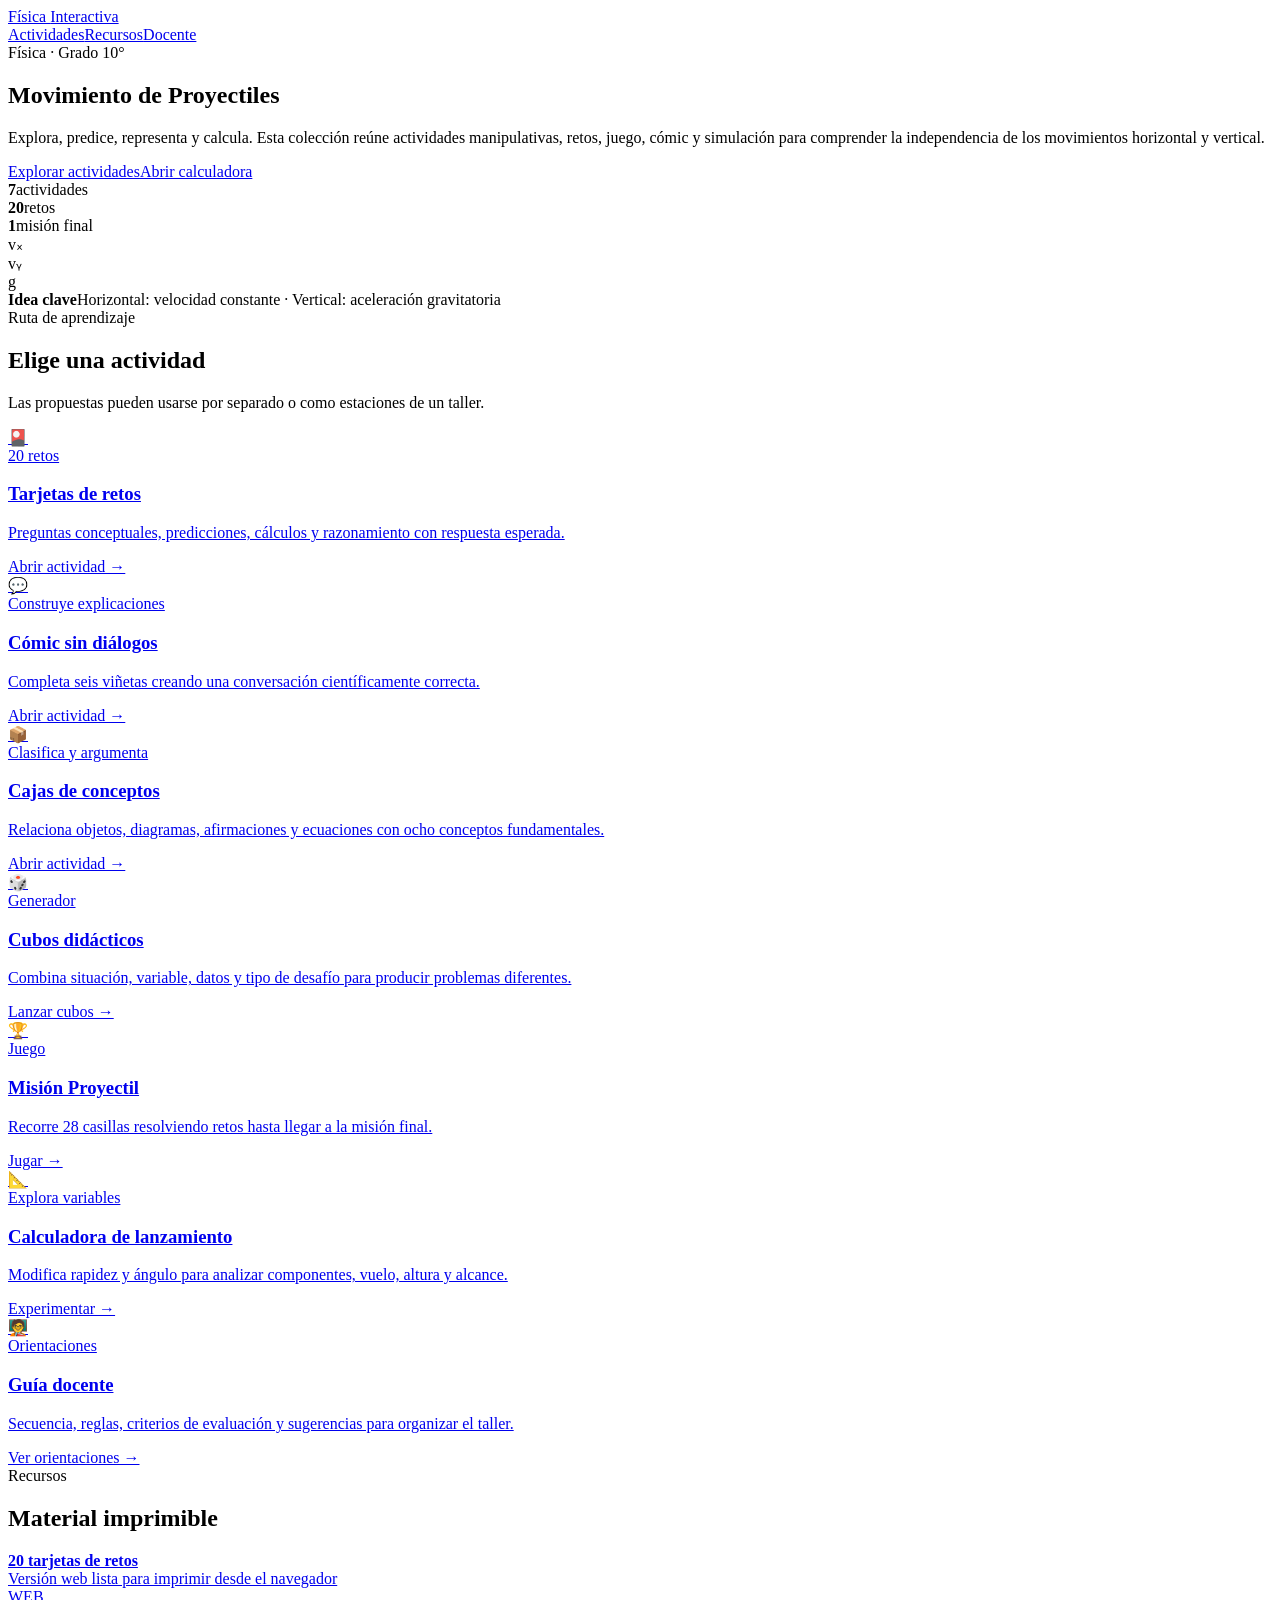
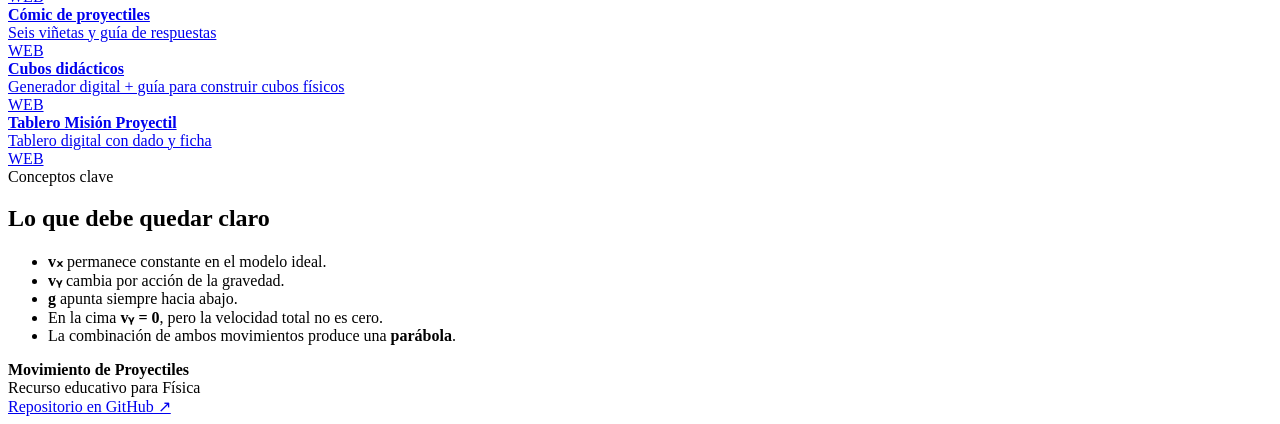
==== index.html @ 65ad66f8 "Crear página principal de la aplicación" ====
<!doctype html><html lang="es"><head><meta charset="utf-8"><meta name="viewport" content="width=device-width,initial-scale=1"><meta name="theme-color" content="#0f2747"><meta name="description" content="Actividades interactivas e imprimibles sobre movimiento de proyectiles para educación media."><title>Movimiento de Proyectiles · Física Interactiva</title><link rel="stylesheet" href="assets/styles.css"></head><body><header class="site-header"><div class="wrap nav"><a class="brand" href="index.html">Física <span>Interactiva</span></a><nav class="nav-links"><a href="#actividades">Actividades</a><a href="#recursos">Recursos</a><a href="activities/docente.html">Docente</a></nav></div></header><main><section class="hero"><div class="wrap hero-grid"><div><div class="eyebrow">Física · Grado 10°</div><h1>Movimiento de <span>Proyectiles</span></h1><p class="lead">Explora, predice, representa y calcula. Esta colección reúne actividades manipulativas, retos, juego, cómic y simulación para comprender la independencia de los movimientos horizontal y vertical.</p><div class="hero-actions"><a class="btn" href="#actividades">Explorar actividades</a><a class="btn secondary" href="activities/calculadora.html">Abrir calculadora</a></div><div class="hero-stats"><div><b>7</b><span>actividades</span></div><div><b>20</b><span>retos</span></div><div><b>1</b><span>misión final</span></div></div></div><div class="trajectory-card" aria-label="Esquema de trayectoria parabólica"><div class="trajectory-grid"></div><div class="ball ball-1"></div><div class="ball ball-2"></div><div class="ball ball-3"></div><div class="ball ball-4"></div><div class="vector vx">vₓ</div><div class="vector vy">vᵧ</div><div class="vector grav">g</div><div class="trajectory-caption"><b>Idea clave</b><span>Horizontal: velocidad constante · Vertical: aceleración gravitatoria</span></div></div></div></section><section class="section" id="actividades"><div class="wrap"><div class="section-head"><div><div class="eyebrow">Ruta de aprendizaje</div><h2>Elige una actividad</h2></div><p>Las propuestas pueden usarse por separado o como estaciones de un taller.</p></div><div class="cards"><a class="card" href="activities/retos.html"><div class="icon">🎴</div><span class="tag">20 retos</span><h3>Tarjetas de retos</h3><p>Preguntas conceptuales, predicciones, cálculos y razonamiento con respuesta esperada.</p><span class="card-link">Abrir actividad →</span></a><a class="card" href="activities/comic.html"><div class="icon">💬</div><span class="tag">Construye explicaciones</span><h3>Cómic sin diálogos</h3><p>Completa seis viñetas creando una conversación científicamente correcta.</p><span class="card-link">Abrir actividad →</span></a><a class="card" href="activities/cajas.html"><div class="icon">📦</div><span class="tag">Clasifica y argumenta</span><h3>Cajas de conceptos</h3><p>Relaciona objetos, diagramas, afirmaciones y ecuaciones con ocho conceptos fundamentales.</p><span class="card-link">Abrir actividad →</span></a><a class="card" href="activities/cubos.html"><div class="icon">🎲</div><span class="tag">Generador</span><h3>Cubos didácticos</h3><p>Combina situación, variable, datos y tipo de desafío para producir problemas diferentes.</p><span class="card-link">Lanzar cubos →</span></a><a class="card featured" href="activities/tablero.html"><div class="icon">🏆</div><span class="tag">Juego</span><h3>Misión Proyectil</h3><p>Recorre 28 casillas resolviendo retos hasta llegar a la misión final.</p><span class="card-link">Jugar →</span></a><a class="card" href="activities/calculadora.html"><div class="icon">📐</div><span class="tag">Explora variables</span><h3>Calculadora de lanzamiento</h3><p>Modifica rapidez y ángulo para analizar componentes, vuelo, altura y alcance.</p><span class="card-link">Experimentar →</span></a><a class="card" href="activities/docente.html"><div class="icon">🧑‍🏫</div><span class="tag">Orientaciones</span><h3>Guía docente</h3><p>Secuencia, reglas, criterios de evaluación y sugerencias para organizar el taller.</p><span class="card-link">Ver orientaciones →</span></a></div></div></section><section class="section alt" id="recursos"><div class="wrap two-col"><div class="panel"><div class="eyebrow">Recursos</div><h2>Material imprimible</h2><div class="resource-list"><a class="resource" href="activities/retos.html"><div><b>20 tarjetas de retos</b><div class="meta">Versión web lista para imprimir desde el navegador</div></div><span class="tag">WEB</span></a><a class="resource" href="activities/comic.html"><div><b>Cómic de proyectiles</b><div class="meta">Seis viñetas y guía de respuestas</div></div><span class="tag">WEB</span></a><a class="resource" href="activities/cubos.html"><div><b>Cubos didácticos</b><div class="meta">Generador digital + guía para construir cubos físicos</div></div><span class="tag">WEB</span></a><a class="resource" href="activities/tablero.html"><div><b>Tablero Misión Proyectil</b><div class="meta">Tablero digital con dado y ficha</div></div><span class="tag">WEB</span></a></div></div><div class="panel"><div class="eyebrow">Conceptos clave</div><h2>Lo que debe quedar claro</h2><ul class="check-list"><li><b>vₓ</b> permanece constante en el modelo ideal.</li><li><b>vᵧ</b> cambia por acción de la gravedad.</li><li><b>g</b> apunta siempre hacia abajo.</li><li>En la cima <b>vᵧ = 0</b>, pero la velocidad total no es cero.</li><li>La combinación de ambos movimientos produce una <b>parábola</b>.</li></ul></div></div></section></main><footer><div class="wrap footer-inner"><div><b>Movimiento de Proyectiles</b><div class="meta">Recurso educativo para Física</div></div><a href="https://github.com/HAYZAR/proyectiles-web">Repositorio en GitHub ↗</a></div></footer><script src="assets/app.js"></script></body></html>
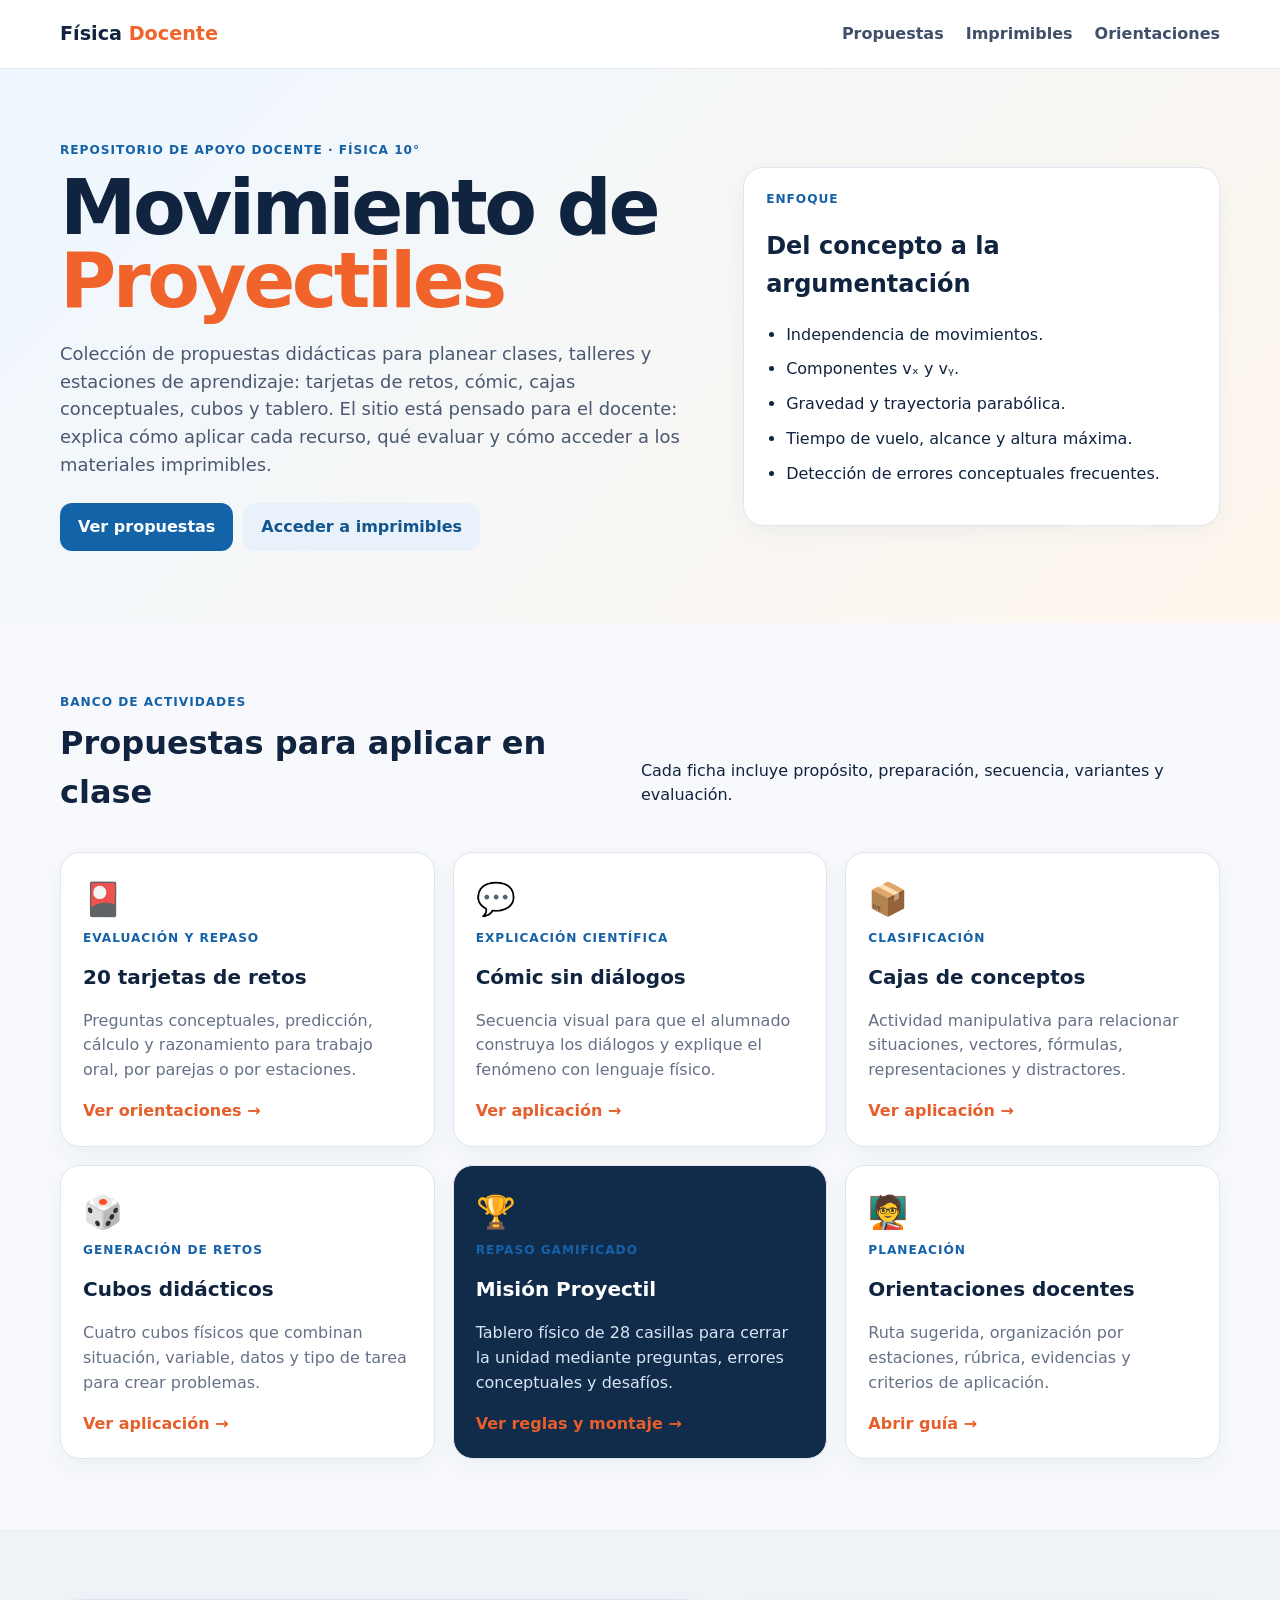
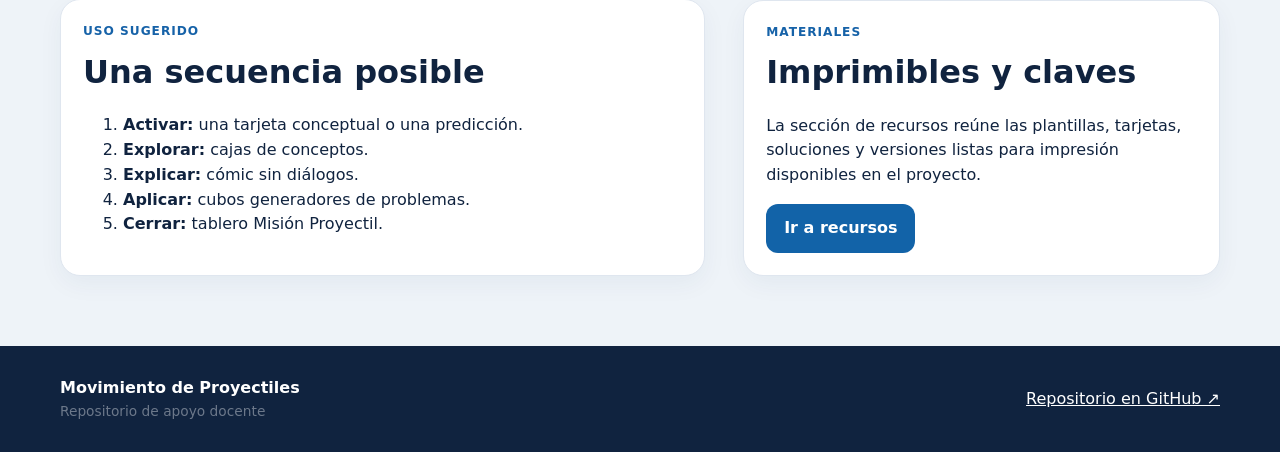
==== commit f688e5a4: "Reorientar sitio como repositorio docente" ====
--- a/index.html
+++ b/index.html
@@ -1 +1 @@
-<!doctype html><html lang="es"><head><meta charset="utf-8"><meta name="viewport" content="width=device-width,initial-scale=1"><meta name="theme-color" content="#0f2747"><meta name="description" content="Actividades interactivas e imprimibles sobre movimiento de proyectiles para educación media."><title>Movimiento de Proyectiles · Física Interactiva</title><link rel="stylesheet" href="assets/styles.css"></head><body><header class="site-header"><div class="wrap nav"><a class="brand" href="index.html">Física <span>Interactiva</span></a><nav class="nav-links"><a href="#actividades">Actividades</a><a href="#recursos">Recursos</a><a href="activities/docente.html">Docente</a></nav></div></header><main><section class="hero"><div class="wrap hero-grid"><div><div class="eyebrow">Física · Grado 10°</div><h1>Movimiento de <span>Proyectiles</span></h1><p class="lead">Explora, predice, representa y calcula. Esta colección reúne actividades manipulativas, retos, juego, cómic y simulación para comprender la independencia de los movimientos horizontal y vertical.</p><div class="hero-actions"><a class="btn" href="#actividades">Explorar actividades</a><a class="btn secondary" href="activities/calculadora.html">Abrir calculadora</a></div><div class="hero-stats"><div><b>7</b><span>actividades</span></div><div><b>20</b><span>retos</span></div><div><b>1</b><span>misión final</span></div></div></div><div class="trajectory-card" aria-label="Esquema de trayectoria parabólica"><div class="trajectory-grid"></div><div class="ball ball-1"></div><div class="ball ball-2"></div><div class="ball ball-3"></div><div class="ball ball-4"></div><div class="vector vx">vₓ</div><div class="vector vy">vᵧ</div><div class="vector grav">g</div><div class="trajectory-caption"><b>Idea clave</b><span>Horizontal: velocidad constante · Vertical: aceleración gravitatoria</span></div></div></div></section><section class="section" id="actividades"><div class="wrap"><div class="section-head"><div><div class="eyebrow">Ruta de aprendizaje</div><h2>Elige una actividad</h2></div><p>Las propuestas pueden usarse por separado o como estaciones de un taller.</p></div><div class="cards"><a class="card" href="activities/retos.html"><div class="icon">🎴</div><span class="tag">20 retos</span><h3>Tarjetas de retos</h3><p>Preguntas conceptuales, predicciones, cálculos y razonamiento con respuesta esperada.</p><span class="card-link">Abrir actividad →</span></a><a class="card" href="activities/comic.html"><div class="icon">💬</div><span class="tag">Construye explicaciones</span><h3>Cómic sin diálogos</h3><p>Completa seis viñetas creando una conversación científicamente correcta.</p><span class="card-link">Abrir actividad →</span></a><a class="card" href="activities/cajas.html"><div class="icon">📦</div><span class="tag">Clasifica y argumenta</span><h3>Cajas de conceptos</h3><p>Relaciona objetos, diagramas, afirmaciones y ecuaciones con ocho conceptos fundamentales.</p><span class="card-link">Abrir actividad →</span></a><a class="card" href="activities/cubos.html"><div class="icon">🎲</div><span class="tag">Generador</span><h3>Cubos didácticos</h3><p>Combina situación, variable, datos y tipo de desafío para producir problemas diferentes.</p><span class="card-link">Lanzar cubos →</span></a><a class="card featured" href="activities/tablero.html"><div class="icon">🏆</div><span class="tag">Juego</span><h3>Misión Proyectil</h3><p>Recorre 28 casillas resolviendo retos hasta llegar a la misión final.</p><span class="card-link">Jugar →</span></a><a class="card" href="activities/calculadora.html"><div class="icon">📐</div><span class="tag">Explora variables</span><h3>Calculadora de lanzamiento</h3><p>Modifica rapidez y ángulo para analizar componentes, vuelo, altura y alcance.</p><span class="card-link">Experimentar →</span></a><a class="card" href="activities/docente.html"><div class="icon">🧑‍🏫</div><span class="tag">Orientaciones</span><h3>Guía docente</h3><p>Secuencia, reglas, criterios de evaluación y sugerencias para organizar el taller.</p><span class="card-link">Ver orientaciones →</span></a></div></div></section><section class="section alt" id="recursos"><div class="wrap two-col"><div class="panel"><div class="eyebrow">Recursos</div><h2>Material imprimible</h2><div class="resource-list"><a class="resource" href="activities/retos.html"><div><b>20 tarjetas de retos</b><div class="meta">Versión web lista para imprimir desde el navegador</div></div><span class="tag">WEB</span></a><a class="resource" href="activities/comic.html"><div><b>Cómic de proyectiles</b><div class="meta">Seis viñetas y guía de respuestas</div></div><span class="tag">WEB</span></a><a class="resource" href="activities/cubos.html"><div><b>Cubos didácticos</b><div class="meta">Generador digital + guía para construir cubos físicos</div></div><span class="tag">WEB</span></a><a class="resource" href="activities/tablero.html"><div><b>Tablero Misión Proyectil</b><div class="meta">Tablero digital con dado y ficha</div></div><span class="tag">WEB</span></a></div></div><div class="panel"><div class="eyebrow">Conceptos clave</div><h2>Lo que debe quedar claro</h2><ul class="check-list"><li><b>vₓ</b> permanece constante en el modelo ideal.</li><li><b>vᵧ</b> cambia por acción de la gravedad.</li><li><b>g</b> apunta siempre hacia abajo.</li><li>En la cima <b>vᵧ = 0</b>, pero la velocidad total no es cero.</li><li>La combinación de ambos movimientos produce una <b>parábola</b>.</li></ul></div></div></section></main><footer><div class="wrap footer-inner"><div><b>Movimiento de Proyectiles</b><div class="meta">Recurso educativo para Física</div></div><a href="https://github.com/HAYZAR/proyectiles-web">Repositorio en GitHub ↗</a></div></footer><script src="assets/app.js"></script></body></html>+<!doctype html><html lang="es"><head><meta charset="utf-8"><meta name="viewport" content="width=device-width,initial-scale=1"><meta name="theme-color" content="#0f2747"><meta name="description" content="Repositorio docente con orientaciones, actividades e imprimibles sobre movimiento de proyectiles."><title>Movimiento de Proyectiles · Repositorio docente</title><link rel="stylesheet" href="assets/styles.css"></head><body><header class="site-header"><div class="wrap nav"><a class="brand" href="index.html">Física <span>Docente</span></a><nav class="nav-links"><a href="#propuestas">Propuestas</a><a href="resources.html">Imprimibles</a><a href="activities/docente.html">Orientaciones</a></nav></div></header><main><section class="hero"><div class="wrap hero-grid"><div><div class="eyebrow">Repositorio de apoyo docente · Física 10°</div><h1>Movimiento de <span>Proyectiles</span></h1><p class="lead">Colección de propuestas didácticas para planear clases, talleres y estaciones de aprendizaje: tarjetas de retos, cómic, cajas conceptuales, cubos y tablero. El sitio está pensado para el docente: explica cómo aplicar cada recurso, qué evaluar y cómo acceder a los materiales imprimibles.</p><div class="hero-actions"><a class="btn" href="#propuestas">Ver propuestas</a><a class="btn secondary" href="resources.html">Acceder a imprimibles</a></div></div><div class="panel"><div class="eyebrow">Enfoque</div><h2>Del concepto a la argumentación</h2><ul class="check-list"><li>Independencia de movimientos.</li><li>Componentes vₓ y vᵧ.</li><li>Gravedad y trayectoria parabólica.</li><li>Tiempo de vuelo, alcance y altura máxima.</li><li>Detección de errores conceptuales frecuentes.</li></ul></div></div></section><section class="section" id="propuestas"><div class="wrap"><div class="section-head"><div><div class="eyebrow">Banco de actividades</div><h2>Propuestas para aplicar en clase</h2></div><p>Cada ficha incluye propósito, preparación, secuencia, variantes y evaluación.</p></div><div class="cards"><a class="card" href="activities/retos.html"><div class="icon">🎴</div><span class="tag">Evaluación y repaso</span><h3>20 tarjetas de retos</h3><p>Preguntas conceptuales, predicción, cálculo y razonamiento para trabajo oral, por parejas o por estaciones.</p><span class="card-link">Ver orientaciones →</span></a><a class="card" href="activities/comic.html"><div class="icon">💬</div><span class="tag">Explicación científica</span><h3>Cómic sin diálogos</h3><p>Secuencia visual para que el alumnado construya los diálogos y explique el fenómeno con lenguaje físico.</p><span class="card-link">Ver aplicación →</span></a><a class="card" href="activities/cajas.html"><div class="icon">📦</div><span class="tag">Clasificación</span><h3>Cajas de conceptos</h3><p>Actividad manipulativa para relacionar situaciones, vectores, fórmulas, representaciones y distractores.</p><span class="card-link">Ver aplicación →</span></a><a class="card" href="activities/cubos.html"><div class="icon">🎲</div><span class="tag">Generación de retos</span><h3>Cubos didácticos</h3><p>Cuatro cubos físicos que combinan situación, variable, datos y tipo de tarea para crear problemas.</p><span class="card-link">Ver aplicación →</span></a><a class="card featured" href="activities/tablero.html"><div class="icon">🏆</div><span class="tag">Repaso gamificado</span><h3>Misión Proyectil</h3><p>Tablero físico de 28 casillas para cerrar la unidad mediante preguntas, errores conceptuales y desafíos.</p><span class="card-link">Ver reglas y montaje →</span></a><a class="card" href="activities/docente.html"><div class="icon">🧑‍🏫</div><span class="tag">Planeación</span><h3>Orientaciones docentes</h3><p>Ruta sugerida, organización por estaciones, rúbrica, evidencias y criterios de aplicación.</p><span class="card-link">Abrir guía →</span></a></div></div></section><section class="section alt"><div class="wrap two-col"><div class="panel"><div class="eyebrow">Uso sugerido</div><h2>Una secuencia posible</h2><ol><li><b>Activar:</b> una tarjeta conceptual o una predicción.</li><li><b>Explorar:</b> cajas de conceptos.</li><li><b>Explicar:</b> cómic sin diálogos.</li><li><b>Aplicar:</b> cubos generadores de problemas.</li><li><b>Cerrar:</b> tablero Misión Proyectil.</li></ol></div><div class="panel"><div class="eyebrow">Materiales</div><h2>Imprimibles y claves</h2><p>La sección de recursos reúne las plantillas, tarjetas, soluciones y versiones listas para impresión disponibles en el proyecto.</p><a class="btn" href="resources.html">Ir a recursos</a></div></div></section></main><footer><div class="wrap footer-inner"><div><b>Movimiento de Proyectiles</b><div class="meta">Repositorio de apoyo docente</div></div><a href="https://github.com/HAYZAR/proyectiles-web">Repositorio en GitHub ↗</a></div></footer></body></html>
--- a/assets/styles.css
+++ b/assets/styles.css
@@ -0,0 +1 @@
+*{box-sizing:border-box}html{scroll-behavior:smooth}body{margin:0;font-family:Inter,system-ui,-apple-system,Segoe UI,Roboto,sans-serif;color:#10233f;background:#f7f9fc;line-height:1.55}.wrap{width:min(1160px,92%);margin:auto}.site-header{position:sticky;top:0;z-index:20;background:rgba(255,255,255,.94);backdrop-filter:blur(12px);border-bottom:1px solid #e4e9f1}.nav{height:68px;display:flex;align-items:center;justify-content:space-between;gap:24px}.brand{font-size:1.2rem;font-weight:900;color:#10233f;text-decoration:none}.brand span{color:#f0642b}.nav-links{display:flex;gap:22px}.nav-links a{color:#40506a;text-decoration:none;font-weight:700}.hero,.page-hero{background:linear-gradient(135deg,#eef7ff,#fff7ed);overflow:hidden}.hero{padding:72px 0}.page-hero{padding:48px 0}.hero-grid,.two-col,.activity-layout{display:grid;grid-template-columns:1.15fr .85fr;gap:38px;align-items:center}.eyebrow,.tag{font-size:.76rem;font-weight:900;text-transform:uppercase;letter-spacing:.08em;color:#1662a8}.hero h1,.page-hero h1{font-size:clamp(2.8rem,6vw,5.7rem);line-height:.95;margin:12px 0 22px;letter-spacing:-.045em}.hero h1 span{color:#f0642b}.lead{font-size:1.12rem;color:#4a5870;max-width:720px}.hero-actions,.btn-row,.controls{display:flex;gap:10px;flex-wrap:wrap;margin-top:24px}.btn{border:0;border-radius:12px;background:#1263a8;color:white;padding:12px 18px;font-weight:800;text-decoration:none;cursor:pointer;display:inline-block}.btn.secondary{background:#e9f2fa;color:#12558f}.btn.dark{background:#17283f}.hero-stats{display:flex;gap:32px;margin-top:34px}.hero-stats div{display:flex;flex-direction:column}.hero-stats b{font-size:1.8rem}.hero-stats span,.meta{font-size:.86rem;color:#6c788a}.trajectory-card{height:390px;position:relative;border-radius:30px;background:white;border:1px solid #dce5ef;box-shadow:0 22px 55px #294c7020;overflow:hidden}.trajectory-grid{position:absolute;inset:0;background-image:linear-gradient(#dce9f555 1px,transparent 1px),linear-gradient(90deg,#dce9f555 1px,transparent 1px);background-size:42px 42px}.trajectory-card:after{content:"";position:absolute;width:72%;height:56%;left:12%;top:19%;border-top:4px dashed #f0642b;border-radius:50%}.ball{position:absolute;width:26px;height:26px;background:#17283f;border:5px solid #f7b733;border-radius:50%;z-index:2}.ball-1{left:13%;bottom:24%}.ball-2{left:34%;top:34%}.ball-3{left:56%;top:24%}.ball-4{right:15%;bottom:28%}.vector{position:absolute;z-index:3;font-weight:900}.vx{left:58%;top:18%;color:#1466ae}.vy{left:63%;top:28%;color:#16864b}.grav{right:9%;top:39%;color:#7c3fb4}.trajectory-caption{position:absolute;left:8%;right:8%;bottom:6%;background:#fff;border-radius:14px;padding:12px 15px;display:flex;justify-content:space-between;gap:15px;z-index:4}.section{padding:70px 0}.section.alt{background:#eef3f8}.section-head{display:flex;align-items:end;justify-content:space-between;gap:30px;margin-bottom:28px}.section h2{font-size:2rem;margin:.2em 0}.cards{display:grid;grid-template-columns:repeat(3,1fr);gap:18px}.card,.panel,.die,.challenge-box,.result{background:#fff;border:1px solid #dfe6ef;border-radius:20px;padding:22px;box-shadow:0 8px 24px #17395b0d}.card{text-decoration:none;color:inherit;transition:.2s}.card:hover{transform:translateY(-4px);box-shadow:0 16px 32px #17395b18}.card.featured{background:#112b4b;color:white}.card.featured p{color:#d8e6f4}.icon{font-size:2rem}.card h3{font-size:1.25rem;margin:12px 0 6px}.card p{color:#657186}.card-link{font-weight:900;color:#e65f2b}.resource-list{display:grid;gap:10px}.resource{display:flex;justify-content:space-between;align-items:center;padding:14px;border-radius:12px;background:#f6f8fb;text-decoration:none;color:inherit}.check-list{padding-left:20px}.check-list li{margin:10px 0}.breadcrumbs{color:#6b788b;font-size:.9rem}.activity-layout{grid-template-columns:minmax(0,1fr) 330px;align-items:start}.sticky{position:sticky;top:90px}.sticky img{max-width:100%;border-radius:12px}.challenge-title{display:flex;justify-content:space-between;gap:15px}.big-number{font-size:3rem;font-weight:900;color:#e96630}.answer{display:none;margin-top:20px;padding:16px;background:#eef8f1;border-radius:12px}.answer.show{display:block}.dice-grid{display:grid;grid-template-columns:repeat(2,1fr);gap:14px}.die-value{font-size:1.08rem;font-weight:800;margin-top:12px;min-height:56px}.result{margin-top:18px}.board{display:grid;grid-template-columns:repeat(7,1fr);gap:8px}.board-cell{aspect-ratio:1;border-radius:12px;background:#eaf3fb;border:1px solid #c9ddeb;display:flex;flex-direction:column;align-items:center;justify-content:center;text-align:center;padding:5px;font-size:.74rem;font-weight:800}.board-cell.active{background:#f8b735;outline:3px solid #142d4d}.board-cell.special{background:#fff0dd}.comic-grid{display:grid;grid-template-columns:repeat(2,1fr);gap:14px}.comic-panel{min-height:270px;background:#fff;border:2px solid #17283f;border-radius:8px;padding:16px;position:relative}.comic-panel h3{margin:0}.scene{font-size:4rem;text-align:center;margin:15px}.bubble{width:100%;min-height:82px;border:2px solid #17283f;border-radius:28px;padding:12px;resize:vertical}.concept-grid{display:grid;grid-template-columns:repeat(2,1fr);gap:14px}.concept-card{background:#fff;border-radius:18px;border:1px solid #dfe6ef;padding:18px}.calc-grid{display:grid;grid-template-columns:repeat(2,1fr);gap:14px}.field label{display:block;font-weight:800;margin-bottom:6px}.field input{width:100%;padding:12px;border:1px solid #cad5e2;border-radius:10px;font-size:1rem}.metrics{display:grid;grid-template-columns:repeat(2,1fr);gap:10px;margin-top:20px}.metric{padding:15px;border-radius:14px;background:#eef5fb}.metric b{display:block;font-size:1.35rem}footer{background:#10233f;color:white;padding:30px 0}.footer-inner{display:flex;justify-content:space-between;align-items:center}footer a{color:#fff}@media(max-width:850px){.hero-grid,.two-col,.activity-layout{grid-template-columns:1fr}.cards{grid-template-columns:repeat(2,1fr)}.sticky{position:static}.trajectory-card{height:320px}.nav-links{display:none}}@media(max-width:560px){.cards,.dice-grid,.comic-grid,.concept-grid,.calc-grid,.metrics{grid-template-columns:1fr}.board{grid-template-columns:repeat(4,1fr)}.hero{padding:48px 0}.hero-stats{gap:18px}.section{padding:48px 0}.footer-inner{align-items:flex-start;gap:15px;flex-direction:column}}@media print{.site-header,.controls,.btn,footer,.nav-links{display:none!important}body{background:white}.section,.page-hero{padding:10px 0}.card,.panel,.challenge-box,.comic-panel{box-shadow:none;break-inside:avoid}}
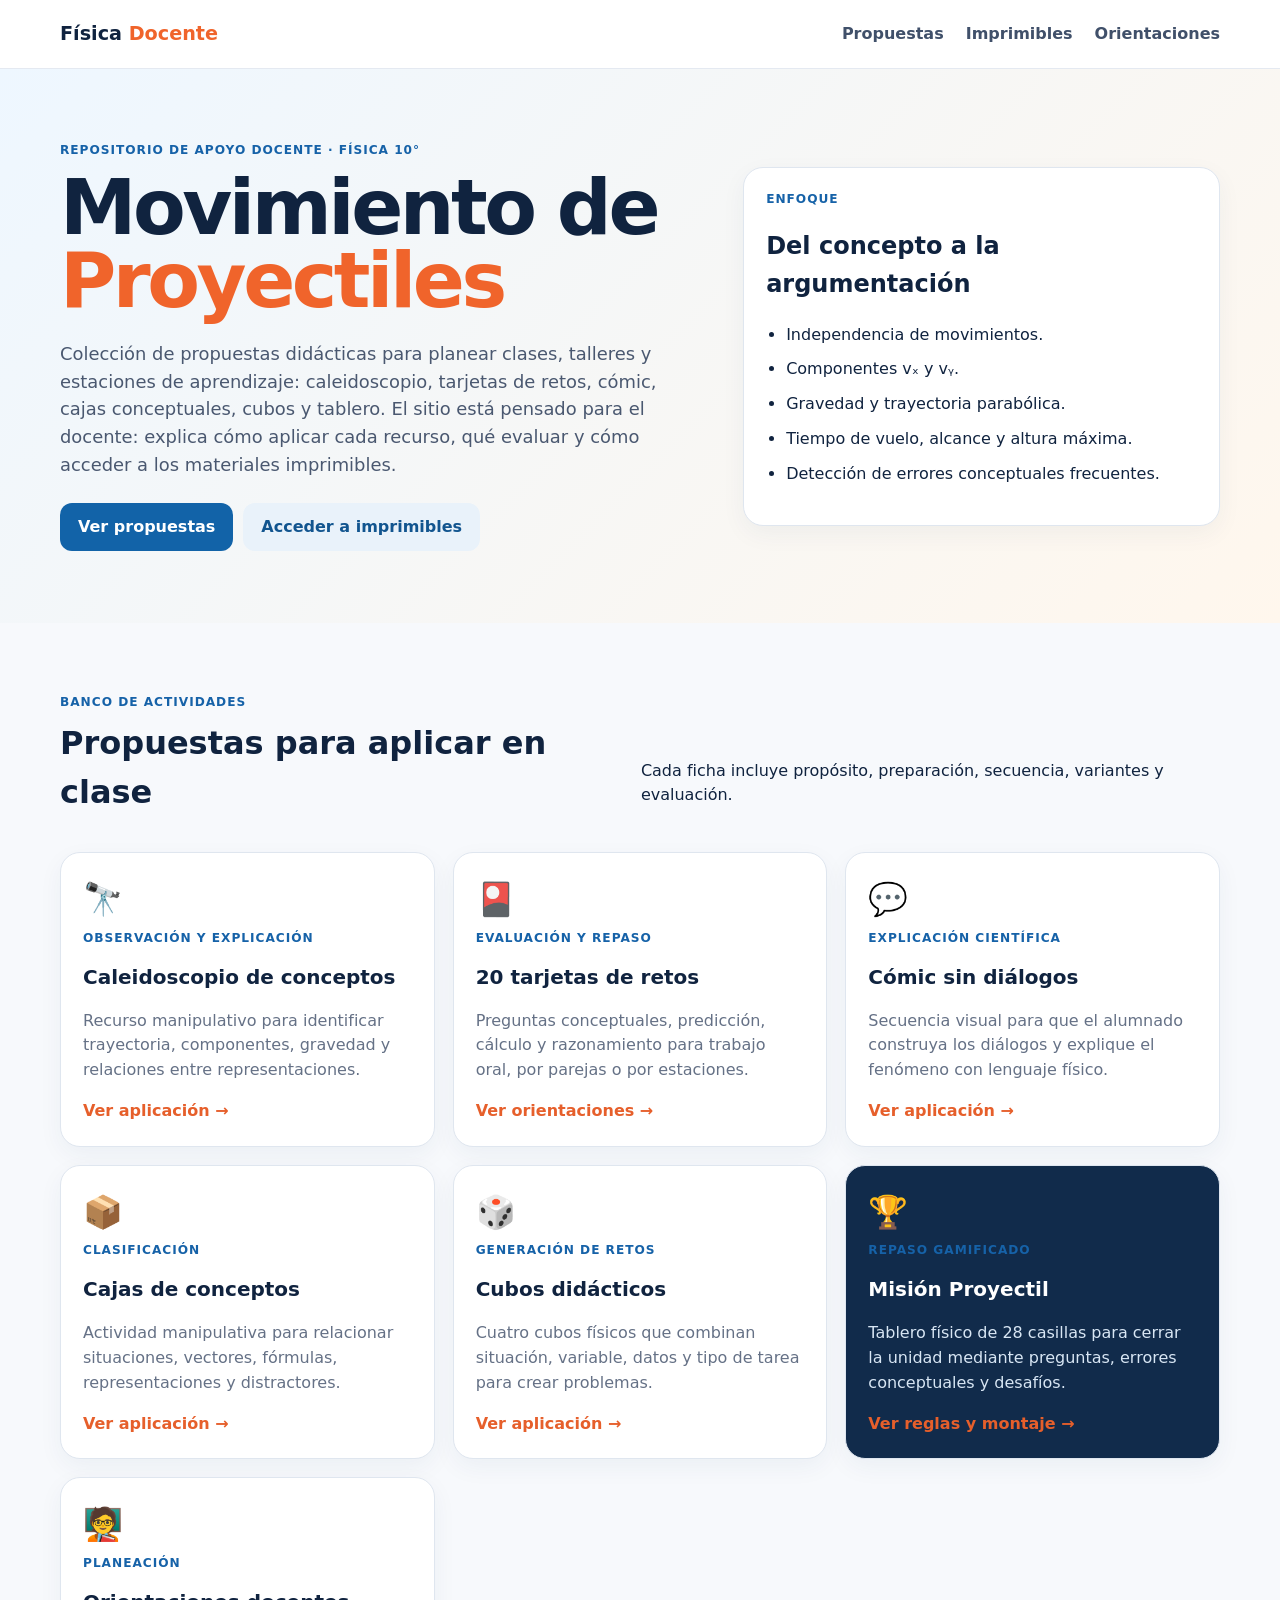
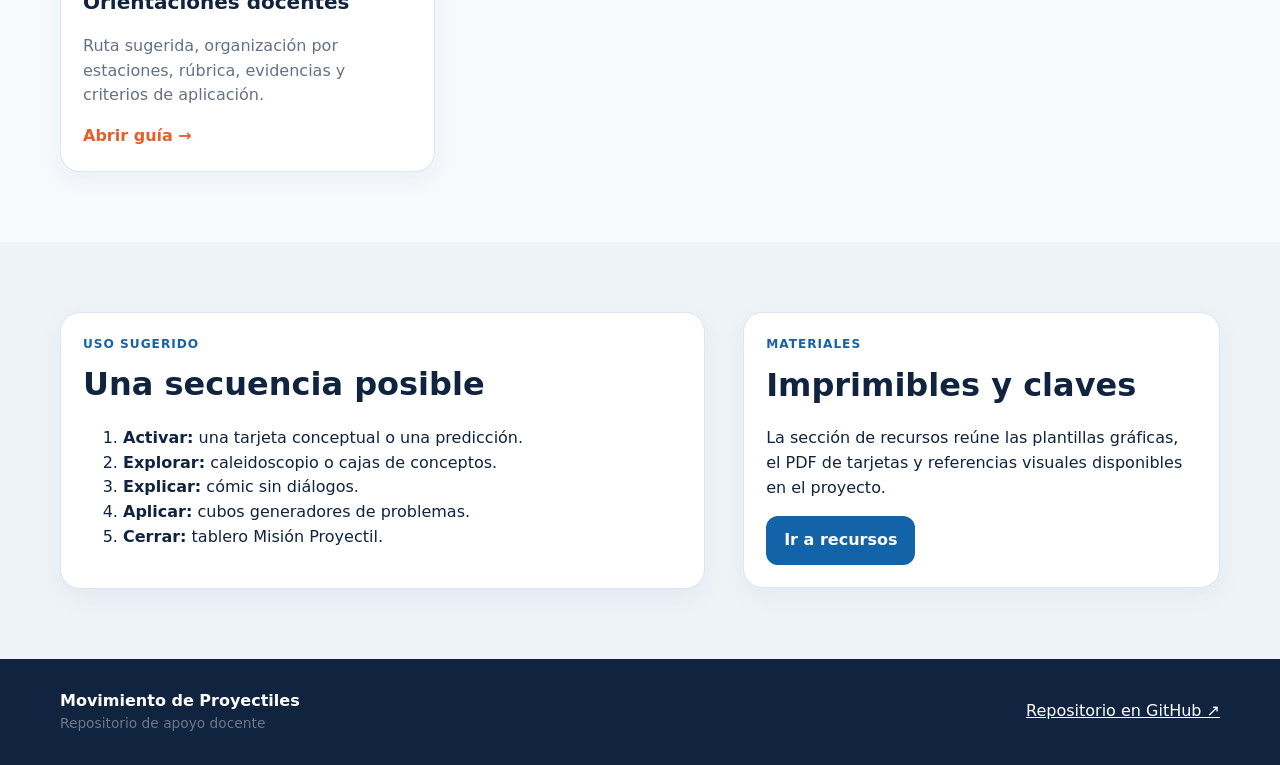
==== commit 2f2b1735: "Incorporar caleidoscopio al repositorio docente" ====
--- a/index.html
+++ b/index.html
@@ -1 +1 @@
-<!doctype html><html lang="es"><head><meta charset="utf-8"><meta name="viewport" content="width=device-width,initial-scale=1"><meta name="theme-color" content="#0f2747"><meta name="description" content="Repositorio docente con orientaciones, actividades e imprimibles sobre movimiento de proyectiles."><title>Movimiento de Proyectiles · Repositorio docente</title><link rel="stylesheet" href="assets/styles.css"></head><body><header class="site-header"><div class="wrap nav"><a class="brand" href="index.html">Física <span>Docente</span></a><nav class="nav-links"><a href="#propuestas">Propuestas</a><a href="resources.html">Imprimibles</a><a href="activities/docente.html">Orientaciones</a></nav></div></header><main><section class="hero"><div class="wrap hero-grid"><div><div class="eyebrow">Repositorio de apoyo docente · Física 10°</div><h1>Movimiento de <span>Proyectiles</span></h1><p class="lead">Colección de propuestas didácticas para planear clases, talleres y estaciones de aprendizaje: tarjetas de retos, cómic, cajas conceptuales, cubos y tablero. El sitio está pensado para el docente: explica cómo aplicar cada recurso, qué evaluar y cómo acceder a los materiales imprimibles.</p><div class="hero-actions"><a class="btn" href="#propuestas">Ver propuestas</a><a class="btn secondary" href="resources.html">Acceder a imprimibles</a></div></div><div class="panel"><div class="eyebrow">Enfoque</div><h2>Del concepto a la argumentación</h2><ul class="check-list"><li>Independencia de movimientos.</li><li>Componentes vₓ y vᵧ.</li><li>Gravedad y trayectoria parabólica.</li><li>Tiempo de vuelo, alcance y altura máxima.</li><li>Detección de errores conceptuales frecuentes.</li></ul></div></div></section><section class="section" id="propuestas"><div class="wrap"><div class="section-head"><div><div class="eyebrow">Banco de actividades</div><h2>Propuestas para aplicar en clase</h2></div><p>Cada ficha incluye propósito, preparación, secuencia, variantes y evaluación.</p></div><div class="cards"><a class="card" href="activities/retos.html"><div class="icon">🎴</div><span class="tag">Evaluación y repaso</span><h3>20 tarjetas de retos</h3><p>Preguntas conceptuales, predicción, cálculo y razonamiento para trabajo oral, por parejas o por estaciones.</p><span class="card-link">Ver orientaciones →</span></a><a class="card" href="activities/comic.html"><div class="icon">💬</div><span class="tag">Explicación científica</span><h3>Cómic sin diálogos</h3><p>Secuencia visual para que el alumnado construya los diálogos y explique el fenómeno con lenguaje físico.</p><span class="card-link">Ver aplicación →</span></a><a class="card" href="activities/cajas.html"><div class="icon">📦</div><span class="tag">Clasificación</span><h3>Cajas de conceptos</h3><p>Actividad manipulativa para relacionar situaciones, vectores, fórmulas, representaciones y distractores.</p><span class="card-link">Ver aplicación →</span></a><a class="card" href="activities/cubos.html"><div class="icon">🎲</div><span class="tag">Generación de retos</span><h3>Cubos didácticos</h3><p>Cuatro cubos físicos que combinan situación, variable, datos y tipo de tarea para crear problemas.</p><span class="card-link">Ver aplicación →</span></a><a class="card featured" href="activities/tablero.html"><div class="icon">🏆</div><span class="tag">Repaso gamificado</span><h3>Misión Proyectil</h3><p>Tablero físico de 28 casillas para cerrar la unidad mediante preguntas, errores conceptuales y desafíos.</p><span class="card-link">Ver reglas y montaje →</span></a><a class="card" href="activities/docente.html"><div class="icon">🧑‍🏫</div><span class="tag">Planeación</span><h3>Orientaciones docentes</h3><p>Ruta sugerida, organización por estaciones, rúbrica, evidencias y criterios de aplicación.</p><span class="card-link">Abrir guía →</span></a></div></div></section><section class="section alt"><div class="wrap two-col"><div class="panel"><div class="eyebrow">Uso sugerido</div><h2>Una secuencia posible</h2><ol><li><b>Activar:</b> una tarjeta conceptual o una predicción.</li><li><b>Explorar:</b> cajas de conceptos.</li><li><b>Explicar:</b> cómic sin diálogos.</li><li><b>Aplicar:</b> cubos generadores de problemas.</li><li><b>Cerrar:</b> tablero Misión Proyectil.</li></ol></div><div class="panel"><div class="eyebrow">Materiales</div><h2>Imprimibles y claves</h2><p>La sección de recursos reúne las plantillas, tarjetas, soluciones y versiones listas para impresión disponibles en el proyecto.</p><a class="btn" href="resources.html">Ir a recursos</a></div></div></section></main><footer><div class="wrap footer-inner"><div><b>Movimiento de Proyectiles</b><div class="meta">Repositorio de apoyo docente</div></div><a href="https://github.com/HAYZAR/proyectiles-web">Repositorio en GitHub ↗</a></div></footer></body></html>+<!doctype html><html lang="es"><head><meta charset="utf-8"><meta name="viewport" content="width=device-width,initial-scale=1"><meta name="theme-color" content="#0f2747"><meta name="description" content="Repositorio docente con orientaciones, actividades e imprimibles sobre movimiento de proyectiles."><title>Movimiento de Proyectiles · Repositorio docente</title><link rel="stylesheet" href="assets/styles.css"></head><body><header class="site-header"><div class="wrap nav"><a class="brand" href="index.html">Física <span>Docente</span></a><nav class="nav-links"><a href="#propuestas">Propuestas</a><a href="resources.html">Imprimibles</a><a href="activities/docente.html">Orientaciones</a></nav></div></header><main><section class="hero"><div class="wrap hero-grid"><div><div class="eyebrow">Repositorio de apoyo docente · Física 10°</div><h1>Movimiento de <span>Proyectiles</span></h1><p class="lead">Colección de propuestas didácticas para planear clases, talleres y estaciones de aprendizaje: caleidoscopio, tarjetas de retos, cómic, cajas conceptuales, cubos y tablero. El sitio está pensado para el docente: explica cómo aplicar cada recurso, qué evaluar y cómo acceder a los materiales imprimibles.</p><div class="hero-actions"><a class="btn" href="#propuestas">Ver propuestas</a><a class="btn secondary" href="resources.html">Acceder a imprimibles</a></div></div><div class="panel"><div class="eyebrow">Enfoque</div><h2>Del concepto a la argumentación</h2><ul class="check-list"><li>Independencia de movimientos.</li><li>Componentes vₓ y vᵧ.</li><li>Gravedad y trayectoria parabólica.</li><li>Tiempo de vuelo, alcance y altura máxima.</li><li>Detección de errores conceptuales frecuentes.</li></ul></div></div></section><section class="section" id="propuestas"><div class="wrap"><div class="section-head"><div><div class="eyebrow">Banco de actividades</div><h2>Propuestas para aplicar en clase</h2></div><p>Cada ficha incluye propósito, preparación, secuencia, variantes y evaluación.</p></div><div class="cards"><a class="card" href="activities/caleidoscopio.html"><div class="icon">🔭</div><span class="tag">Observación y explicación</span><h3>Caleidoscopio de conceptos</h3><p>Recurso manipulativo para identificar trayectoria, componentes, gravedad y relaciones entre representaciones.</p><span class="card-link">Ver aplicación →</span></a><a class="card" href="activities/retos.html"><div class="icon">🎴</div><span class="tag">Evaluación y repaso</span><h3>20 tarjetas de retos</h3><p>Preguntas conceptuales, predicción, cálculo y razonamiento para trabajo oral, por parejas o por estaciones.</p><span class="card-link">Ver orientaciones →</span></a><a class="card" href="activities/comic.html"><div class="icon">💬</div><span class="tag">Explicación científica</span><h3>Cómic sin diálogos</h3><p>Secuencia visual para que el alumnado construya los diálogos y explique el fenómeno con lenguaje físico.</p><span class="card-link">Ver aplicación →</span></a><a class="card" href="activities/cajas.html"><div class="icon">📦</div><span class="tag">Clasificación</span><h3>Cajas de conceptos</h3><p>Actividad manipulativa para relacionar situaciones, vectores, fórmulas, representaciones y distractores.</p><span class="card-link">Ver aplicación →</span></a><a class="card" href="activities/cubos.html"><div class="icon">🎲</div><span class="tag">Generación de retos</span><h3>Cubos didácticos</h3><p>Cuatro cubos físicos que combinan situación, variable, datos y tipo de tarea para crear problemas.</p><span class="card-link">Ver aplicación →</span></a><a class="card featured" href="activities/tablero.html"><div class="icon">🏆</div><span class="tag">Repaso gamificado</span><h3>Misión Proyectil</h3><p>Tablero físico de 28 casillas para cerrar la unidad mediante preguntas, errores conceptuales y desafíos.</p><span class="card-link">Ver reglas y montaje →</span></a><a class="card" href="activities/docente.html"><div class="icon">🧑‍🏫</div><span class="tag">Planeación</span><h3>Orientaciones docentes</h3><p>Ruta sugerida, organización por estaciones, rúbrica, evidencias y criterios de aplicación.</p><span class="card-link">Abrir guía →</span></a></div></div></section><section class="section alt"><div class="wrap two-col"><div class="panel"><div class="eyebrow">Uso sugerido</div><h2>Una secuencia posible</h2><ol><li><b>Activar:</b> una tarjeta conceptual o una predicción.</li><li><b>Explorar:</b> caleidoscopio o cajas de conceptos.</li><li><b>Explicar:</b> cómic sin diálogos.</li><li><b>Aplicar:</b> cubos generadores de problemas.</li><li><b>Cerrar:</b> tablero Misión Proyectil.</li></ol></div><div class="panel"><div class="eyebrow">Materiales</div><h2>Imprimibles y claves</h2><p>La sección de recursos reúne las plantillas gráficas, el PDF de tarjetas y referencias visuales disponibles en el proyecto.</p><a class="btn" href="resources.html">Ir a recursos</a></div></div></section></main><footer><div class="wrap footer-inner"><div><b>Movimiento de Proyectiles</b><div class="meta">Repositorio de apoyo docente</div></div><a href="https://github.com/HAYZAR/proyectiles-web">Repositorio en GitHub ↗</a></div></footer></body></html>
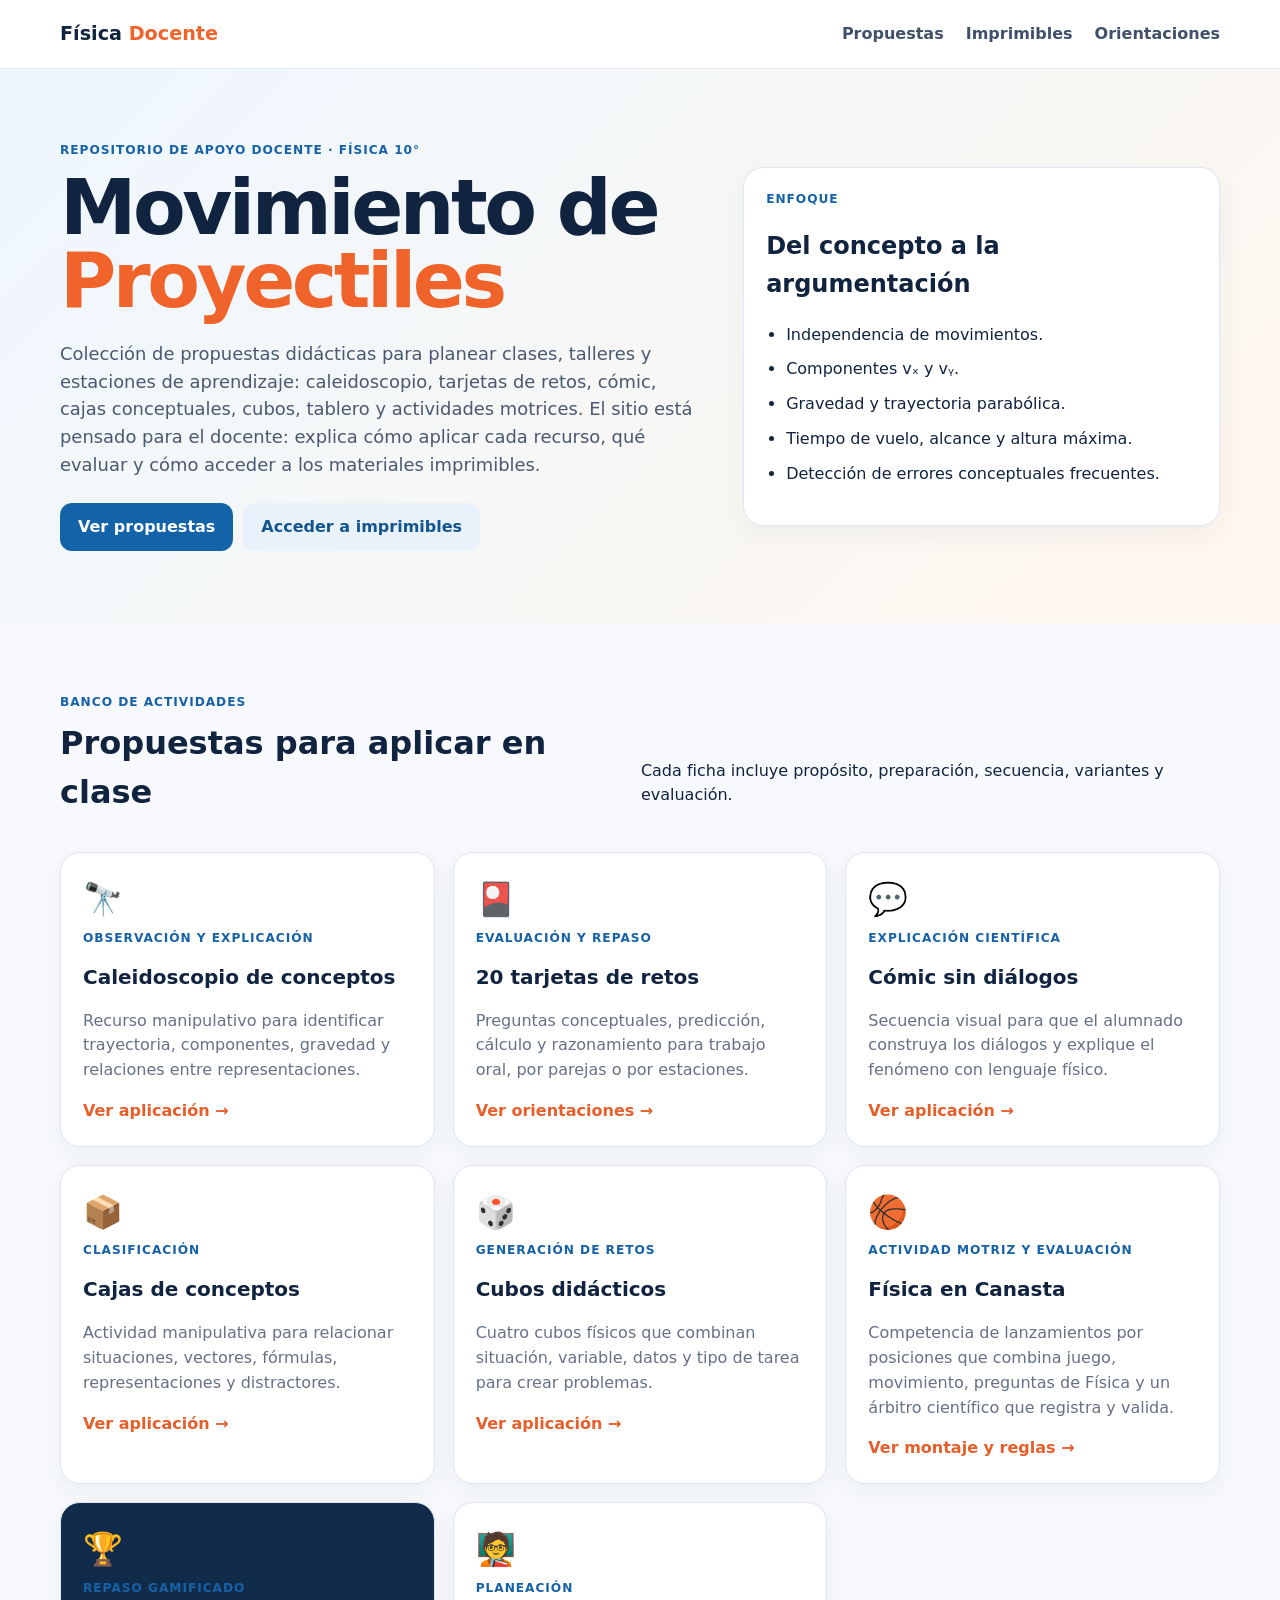
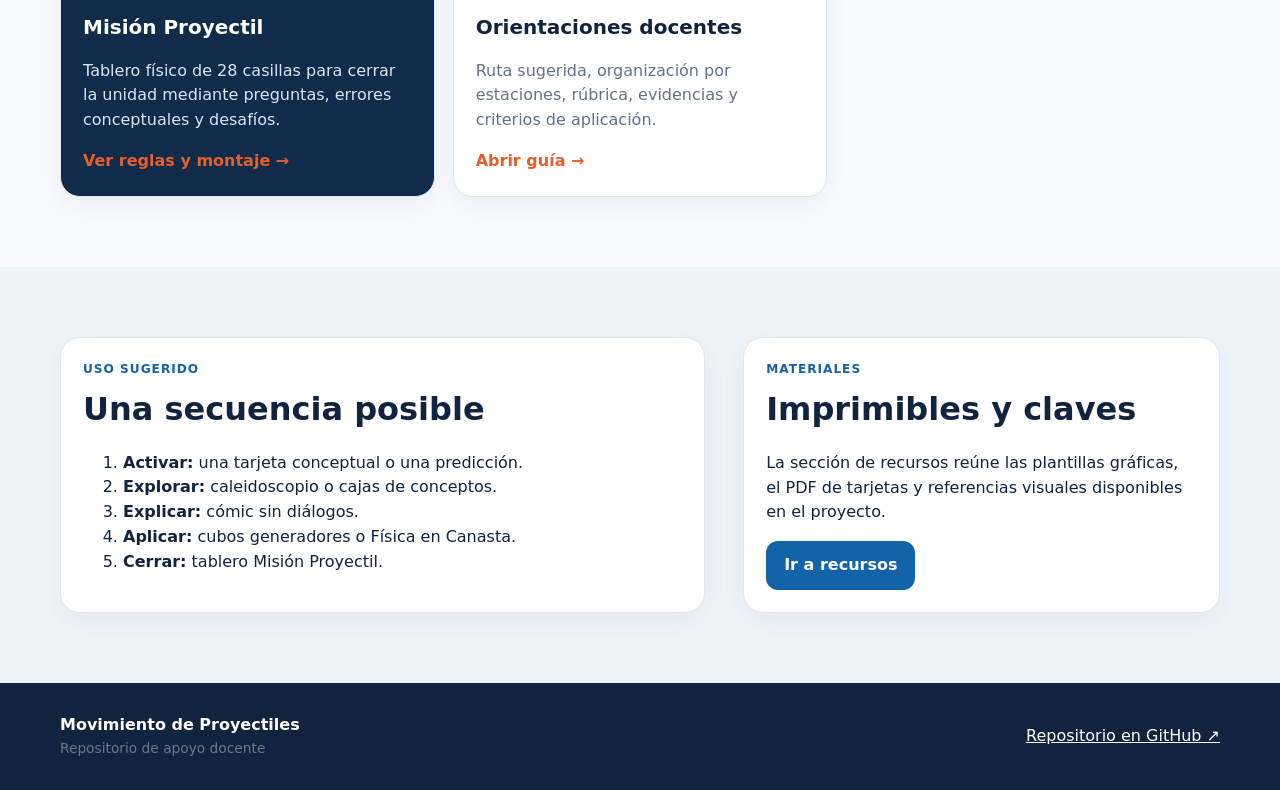
==== commit 5491fe7c: "Incorporar Física en Canasta a la portada" ====
--- a/index.html
+++ b/index.html
@@ -1 +1 @@
-<!doctype html><html lang="es"><head><meta charset="utf-8"><meta name="viewport" content="width=device-width,initial-scale=1"><meta name="theme-color" content="#0f2747"><meta name="description" content="Repositorio docente con orientaciones, actividades e imprimibles sobre movimiento de proyectiles."><title>Movimiento de Proyectiles · Repositorio docente</title><link rel="stylesheet" href="assets/styles.css"></head><body><header class="site-header"><div class="wrap nav"><a class="brand" href="index.html">Física <span>Docente</span></a><nav class="nav-links"><a href="#propuestas">Propuestas</a><a href="resources.html">Imprimibles</a><a href="activities/docente.html">Orientaciones</a></nav></div></header><main><section class="hero"><div class="wrap hero-grid"><div><div class="eyebrow">Repositorio de apoyo docente · Física 10°</div><h1>Movimiento de <span>Proyectiles</span></h1><p class="lead">Colección de propuestas didácticas para planear clases, talleres y estaciones de aprendizaje: caleidoscopio, tarjetas de retos, cómic, cajas conceptuales, cubos y tablero. El sitio está pensado para el docente: explica cómo aplicar cada recurso, qué evaluar y cómo acceder a los materiales imprimibles.</p><div class="hero-actions"><a class="btn" href="#propuestas">Ver propuestas</a><a class="btn secondary" href="resources.html">Acceder a imprimibles</a></div></div><div class="panel"><div class="eyebrow">Enfoque</div><h2>Del concepto a la argumentación</h2><ul class="check-list"><li>Independencia de movimientos.</li><li>Componentes vₓ y vᵧ.</li><li>Gravedad y trayectoria parabólica.</li><li>Tiempo de vuelo, alcance y altura máxima.</li><li>Detección de errores conceptuales frecuentes.</li></ul></div></div></section><section class="section" id="propuestas"><div class="wrap"><div class="section-head"><div><div class="eyebrow">Banco de actividades</div><h2>Propuestas para aplicar en clase</h2></div><p>Cada ficha incluye propósito, preparación, secuencia, variantes y evaluación.</p></div><div class="cards"><a class="card" href="activities/caleidoscopio.html"><div class="icon">🔭</div><span class="tag">Observación y explicación</span><h3>Caleidoscopio de conceptos</h3><p>Recurso manipulativo para identificar trayectoria, componentes, gravedad y relaciones entre representaciones.</p><span class="card-link">Ver aplicación →</span></a><a class="card" href="activities/retos.html"><div class="icon">🎴</div><span class="tag">Evaluación y repaso</span><h3>20 tarjetas de retos</h3><p>Preguntas conceptuales, predicción, cálculo y razonamiento para trabajo oral, por parejas o por estaciones.</p><span class="card-link">Ver orientaciones →</span></a><a class="card" href="activities/comic.html"><div class="icon">💬</div><span class="tag">Explicación científica</span><h3>Cómic sin diálogos</h3><p>Secuencia visual para que el alumnado construya los diálogos y explique el fenómeno con lenguaje físico.</p><span class="card-link">Ver aplicación →</span></a><a class="card" href="activities/cajas.html"><div class="icon">📦</div><span class="tag">Clasificación</span><h3>Cajas de conceptos</h3><p>Actividad manipulativa para relacionar situaciones, vectores, fórmulas, representaciones y distractores.</p><span class="card-link">Ver aplicación →</span></a><a class="card" href="activities/cubos.html"><div class="icon">🎲</div><span class="tag">Generación de retos</span><h3>Cubos didácticos</h3><p>Cuatro cubos físicos que combinan situación, variable, datos y tipo de tarea para crear problemas.</p><span class="card-link">Ver aplicación →</span></a><a class="card featured" href="activities/tablero.html"><div class="icon">🏆</div><span class="tag">Repaso gamificado</span><h3>Misión Proyectil</h3><p>Tablero físico de 28 casillas para cerrar la unidad mediante preguntas, errores conceptuales y desafíos.</p><span class="card-link">Ver reglas y montaje →</span></a><a class="card" href="activities/docente.html"><div class="icon">🧑‍🏫</div><span class="tag">Planeación</span><h3>Orientaciones docentes</h3><p>Ruta sugerida, organización por estaciones, rúbrica, evidencias y criterios de aplicación.</p><span class="card-link">Abrir guía →</span></a></div></div></section><section class="section alt"><div class="wrap two-col"><div class="panel"><div class="eyebrow">Uso sugerido</div><h2>Una secuencia posible</h2><ol><li><b>Activar:</b> una tarjeta conceptual o una predicción.</li><li><b>Explorar:</b> caleidoscopio o cajas de conceptos.</li><li><b>Explicar:</b> cómic sin diálogos.</li><li><b>Aplicar:</b> cubos generadores de problemas.</li><li><b>Cerrar:</b> tablero Misión Proyectil.</li></ol></div><div class="panel"><div class="eyebrow">Materiales</div><h2>Imprimibles y claves</h2><p>La sección de recursos reúne las plantillas gráficas, el PDF de tarjetas y referencias visuales disponibles en el proyecto.</p><a class="btn" href="resources.html">Ir a recursos</a></div></div></section></main><footer><div class="wrap footer-inner"><div><b>Movimiento de Proyectiles</b><div class="meta">Repositorio de apoyo docente</div></div><a href="https://github.com/HAYZAR/proyectiles-web">Repositorio en GitHub ↗</a></div></footer></body></html>+<!doctype html><html lang="es"><head><meta charset="utf-8"><meta name="viewport" content="width=device-width,initial-scale=1"><meta name="theme-color" content="#0f2747"><meta name="description" content="Repositorio docente con orientaciones, actividades e imprimibles sobre movimiento de proyectiles."><title>Movimiento de Proyectiles · Repositorio docente</title><link rel="stylesheet" href="assets/styles.css"></head><body><header class="site-header"><div class="wrap nav"><a class="brand" href="index.html">Física <span>Docente</span></a><nav class="nav-links"><a href="#propuestas">Propuestas</a><a href="resources.html">Imprimibles</a><a href="activities/docente.html">Orientaciones</a></nav></div></header><main><section class="hero"><div class="wrap hero-grid"><div><div class="eyebrow">Repositorio de apoyo docente · Física 10°</div><h1>Movimiento de <span>Proyectiles</span></h1><p class="lead">Colección de propuestas didácticas para planear clases, talleres y estaciones de aprendizaje: caleidoscopio, tarjetas de retos, cómic, cajas conceptuales, cubos, tablero y actividades motrices. El sitio está pensado para el docente: explica cómo aplicar cada recurso, qué evaluar y cómo acceder a los materiales imprimibles.</p><div class="hero-actions"><a class="btn" href="#propuestas">Ver propuestas</a><a class="btn secondary" href="resources.html">Acceder a imprimibles</a></div></div><div class="panel"><div class="eyebrow">Enfoque</div><h2>Del concepto a la argumentación</h2><ul class="check-list"><li>Independencia de movimientos.</li><li>Componentes vₓ y vᵧ.</li><li>Gravedad y trayectoria parabólica.</li><li>Tiempo de vuelo, alcance y altura máxima.</li><li>Detección de errores conceptuales frecuentes.</li></ul></div></div></section><section class="section" id="propuestas"><div class="wrap"><div class="section-head"><div><div class="eyebrow">Banco de actividades</div><h2>Propuestas para aplicar en clase</h2></div><p>Cada ficha incluye propósito, preparación, secuencia, variantes y evaluación.</p></div><div class="cards"><a class="card" href="activities/caleidoscopio.html"><div class="icon">🔭</div><span class="tag">Observación y explicación</span><h3>Caleidoscopio de conceptos</h3><p>Recurso manipulativo para identificar trayectoria, componentes, gravedad y relaciones entre representaciones.</p><span class="card-link">Ver aplicación →</span></a><a class="card" href="activities/retos.html"><div class="icon">🎴</div><span class="tag">Evaluación y repaso</span><h3>20 tarjetas de retos</h3><p>Preguntas conceptuales, predicción, cálculo y razonamiento para trabajo oral, por parejas o por estaciones.</p><span class="card-link">Ver orientaciones →</span></a><a class="card" href="activities/comic.html"><div class="icon">💬</div><span class="tag">Explicación científica</span><h3>Cómic sin diálogos</h3><p>Secuencia visual para que el alumnado construya los diálogos y explique el fenómeno con lenguaje físico.</p><span class="card-link">Ver aplicación →</span></a><a class="card" href="activities/cajas.html"><div class="icon">📦</div><span class="tag">Clasificación</span><h3>Cajas de conceptos</h3><p>Actividad manipulativa para relacionar situaciones, vectores, fórmulas, representaciones y distractores.</p><span class="card-link">Ver aplicación →</span></a><a class="card" href="activities/cubos.html"><div class="icon">🎲</div><span class="tag">Generación de retos</span><h3>Cubos didácticos</h3><p>Cuatro cubos físicos que combinan situación, variable, datos y tipo de tarea para crear problemas.</p><span class="card-link">Ver aplicación →</span></a><a class="card" href="activities/fisica-en-canasta.html"><div class="icon">🏀</div><span class="tag">Actividad motriz y evaluación</span><h3>Física en Canasta</h3><p>Competencia de lanzamientos por posiciones que combina juego, movimiento, preguntas de Física y un árbitro científico que registra y valida.</p><span class="card-link">Ver montaje y reglas →</span></a><a class="card featured" href="activities/tablero.html"><div class="icon">🏆</div><span class="tag">Repaso gamificado</span><h3>Misión Proyectil</h3><p>Tablero físico de 28 casillas para cerrar la unidad mediante preguntas, errores conceptuales y desafíos.</p><span class="card-link">Ver reglas y montaje →</span></a><a class="card" href="activities/docente.html"><div class="icon">🧑‍🏫</div><span class="tag">Planeación</span><h3>Orientaciones docentes</h3><p>Ruta sugerida, organización por estaciones, rúbrica, evidencias y criterios de aplicación.</p><span class="card-link">Abrir guía →</span></a></div></div></section><section class="section alt"><div class="wrap two-col"><div class="panel"><div class="eyebrow">Uso sugerido</div><h2>Una secuencia posible</h2><ol><li><b>Activar:</b> una tarjeta conceptual o una predicción.</li><li><b>Explorar:</b> caleidoscopio o cajas de conceptos.</li><li><b>Explicar:</b> cómic sin diálogos.</li><li><b>Aplicar:</b> cubos generadores o Física en Canasta.</li><li><b>Cerrar:</b> tablero Misión Proyectil.</li></ol></div><div class="panel"><div class="eyebrow">Materiales</div><h2>Imprimibles y claves</h2><p>La sección de recursos reúne las plantillas gráficas, el PDF de tarjetas y referencias visuales disponibles en el proyecto.</p><a class="btn" href="resources.html">Ir a recursos</a></div></div></section></main><footer><div class="wrap footer-inner"><div><b>Movimiento de Proyectiles</b><div class="meta">Repositorio de apoyo docente</div></div><a href="https://github.com/HAYZAR/proyectiles-web">Repositorio en GitHub ↗</a></div></footer></body></html>
